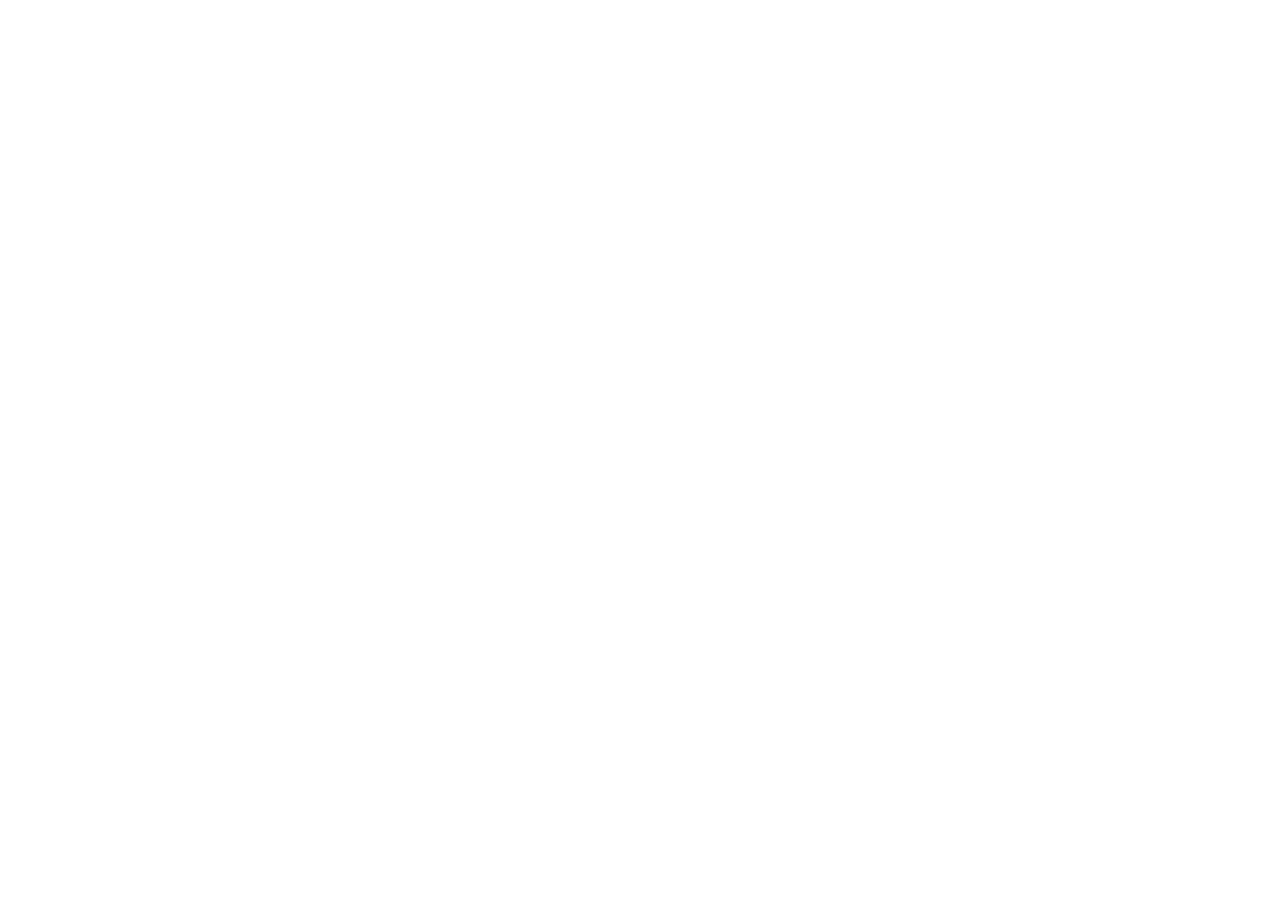
==== portfolio.html @ fadbf1ca "portfolio commit" ====
<!DOCTYPE html>
<html lang="en">
<head>
    <meta charset="UTF-8">
    <meta name="viewport" content="width=device-width, initial-scale=1.0">
    <title>My Portfolio</title>
</head>
<body>
    
</body>
</html>
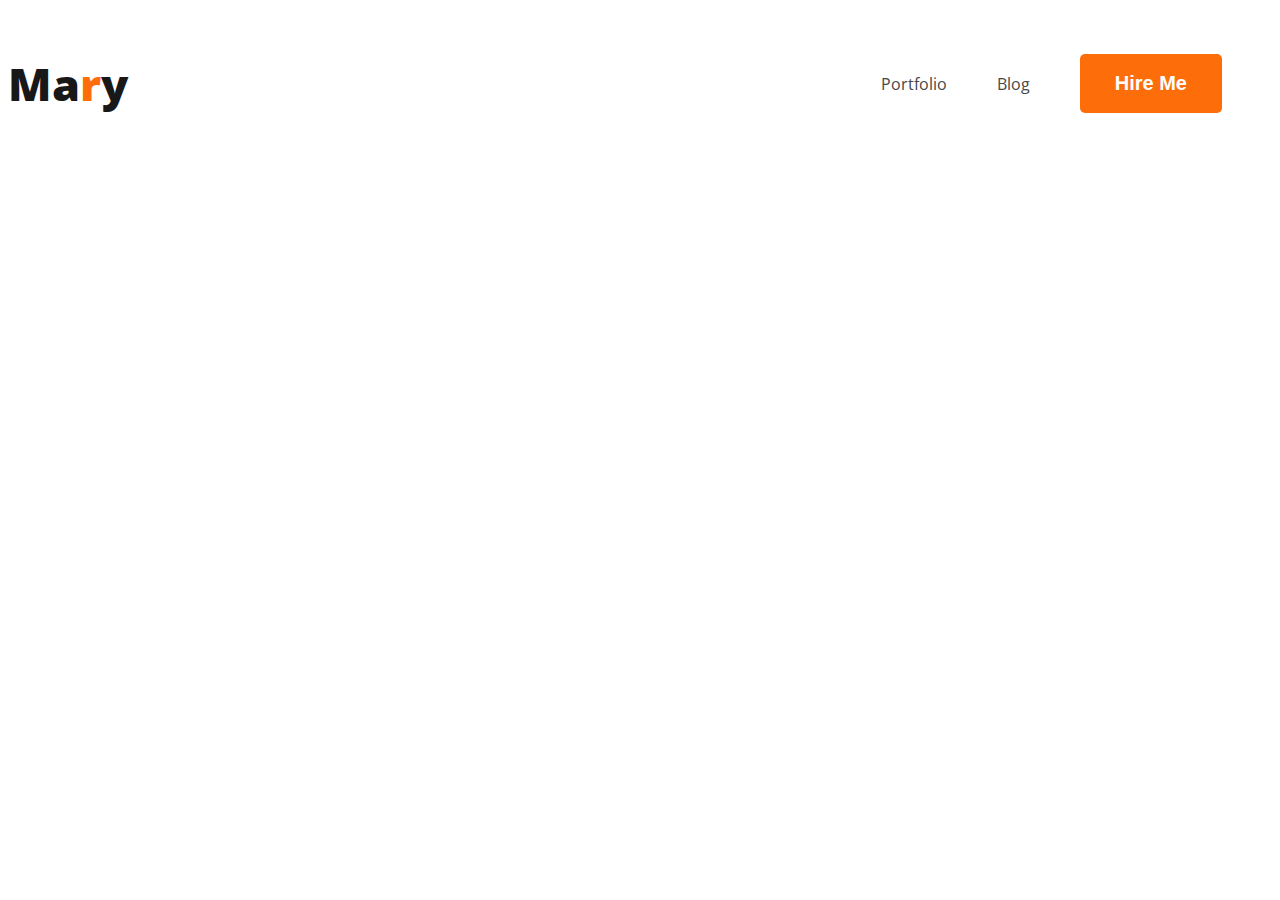
==== commit 3e59b299: "added navbar" ====
--- a/portfolio.html
+++ b/portfolio.html
@@ -4,8 +4,21 @@
     <meta charset="UTF-8">
     <meta name="viewport" content="width=device-width, initial-scale=1.0">
     <title>My Portfolio</title>
+    <link rel="preconnect" href="https://fonts.googleapis.com">
+<link rel="preconnect" href="https://fonts.gstatic.com" crossorigin>
+<link href="https://fonts.googleapis.com/css2?family=Open+Sans:wght@400;700;800&display=swap" rel="stylesheet">
+    <link rel="stylesheet" href="styles.css" class="css">
 </head>
 <body>
-    
+    <header>
+        <nav>
+            <h3 class="nav-title">Ma<span class="text-primary" >r</span>y</h3>
+            <ul>
+                <li><a href="">Portfolio</a></li>
+                <li><a href="">Blog</a></li>
+                <li><button class="btn-primary" >Hire Me</button></li>
+            </ul>
+        </nav>
+    </header>
 </body>
 </html>--- a/styles.css
+++ b/styles.css
@@ -0,0 +1,45 @@
+/* shared styles */
+body{
+    font-family: 'Lato', sans-serif;
+    font-family: 'Open Sans', sans-serif;
+}
+
+.text-primary{
+    color: #FD6E0A;
+}
+
+.btn-primary{
+    color: var(--white-color, #FFF);
+font-size: 20px;
+font-weight: 700;
+background-color: #FD6E0A;
+border-radius: 5px;
+border: 0px;
+padding: 18px 35px;
+}
+/* nav related css */
+nav{
+    display: flex;
+    justify-content: space-between;
+    align-items: center;
+}
+.nav-title{
+    color: #181818;
+text-shadow: 0px 4px 4px 0px rgba(0, 0, 0, 0.25);
+font-size: 45px;
+font-weight: 800;
+}
+
+nav ul{
+    display: flex;
+    align-items: center;
+}
+
+nav li{
+    list-style: none;
+    margin-right: 50px;
+}
+nav a{
+    text-decoration: none;
+    color: #474747;
+}
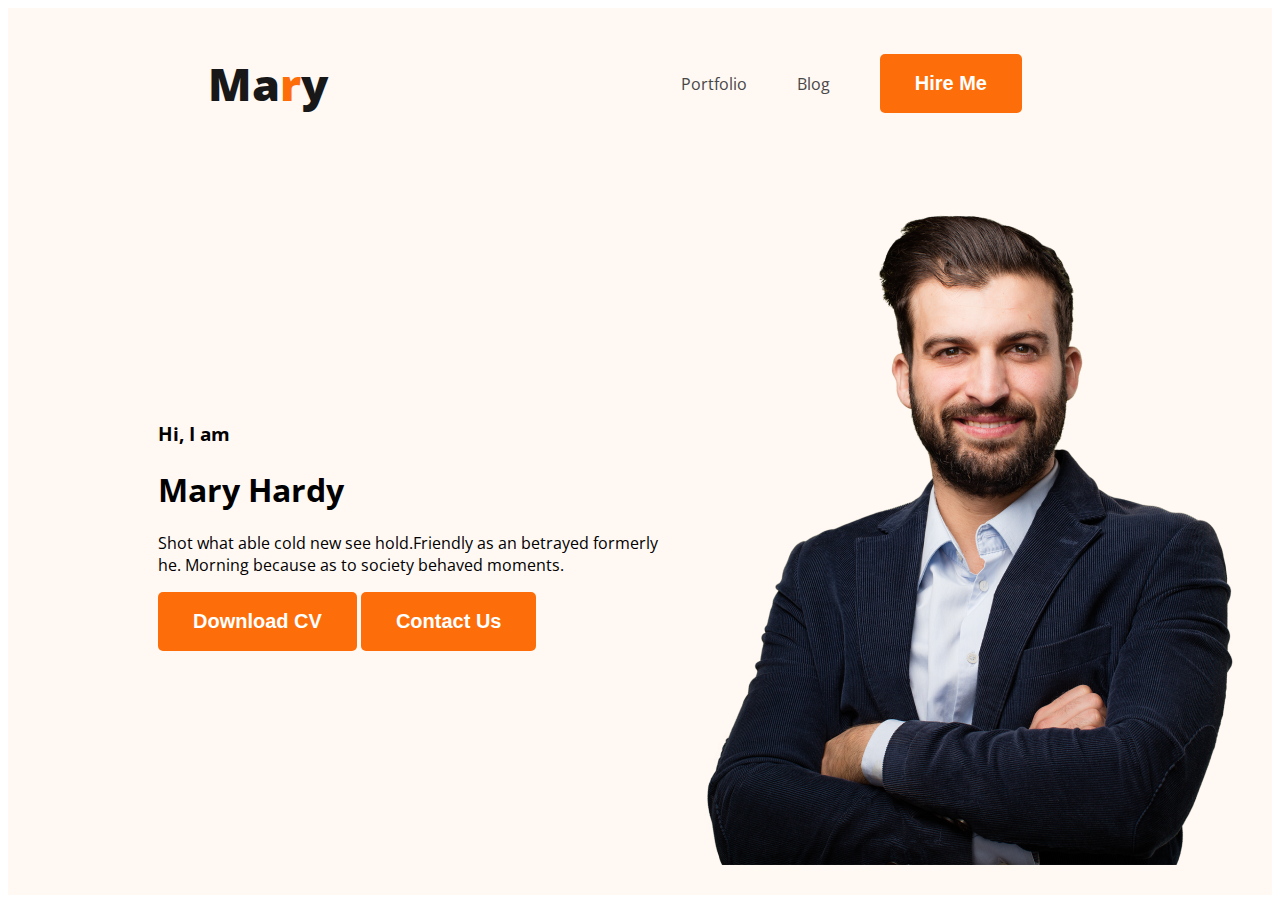
==== commit e240fd8e: "added banner" ====
--- a/portfolio.html
+++ b/portfolio.html
@@ -10,7 +10,7 @@
     <link rel="stylesheet" href="styles.css" class="css">
 </head>
 <body>
-    <header>
+    <header class="header">
         <nav>
             <h3 class="nav-title">Ma<span class="text-primary" >r</span>y</h3>
             <ul>
@@ -19,6 +19,17 @@
                 <li><button class="btn-primary" >Hire Me</button></li>
             </ul>
         </nav>
+        <div class="banner">
+            <div class="banner-content">
+            <h3>Hi, I  am</h3>
+            <h1>Mary Hardy</h1>
+            <p>Shot what able cold new see hold.Friendly as an betrayed formerly he.
+                 Morning because as to society behaved moments.</p>
+        <button class="btn-primary"> Download CV</button>
+        <button class="btn-primary">Contact Us</button>
+        </div>
+        <img src="images/hardy.png" class="banner-image" alt="">
+        </div>
     </header>
 </body>
 </html>--- a/styles.css
+++ b/styles.css
@@ -22,6 +22,7 @@
     display: flex;
     justify-content: space-between;
     align-items: center;
+    margin: 0px 200px;
 }
 .nav-title{
     color: #181818;
@@ -43,3 +44,20 @@
     text-decoration: none;
     color: #474747;
 }
+
+/* header related css  */
+
+.header{
+    background-color: #FFF8F3;
+}
+
+/* banner styles    */
+.banner{
+    padding: 30px 30px 30px 150px;
+    display: flex;
+    align-items: center;
+}
+.banner-image{
+    width: 584px;
+height: 676px;
+}
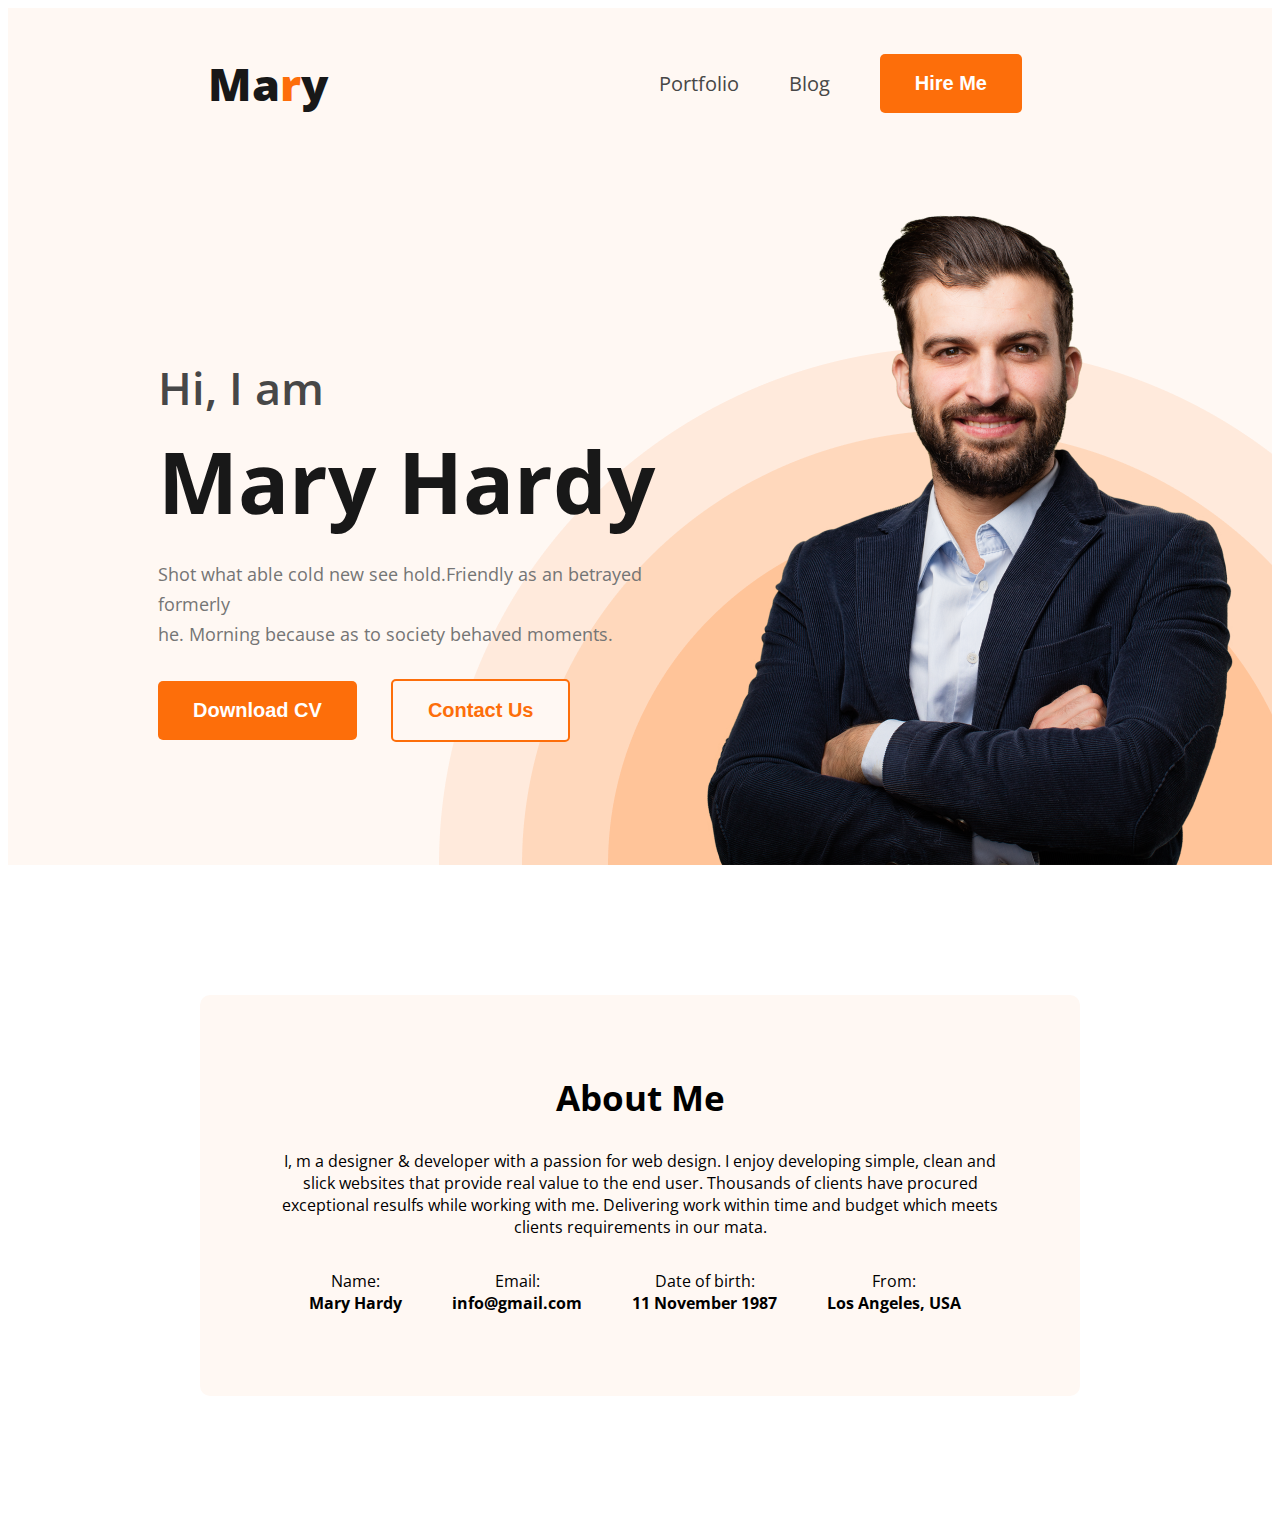
==== commit 48ac5695: "added about sction" ====
--- a/portfolio.html
+++ b/portfolio.html
@@ -21,15 +21,29 @@
         </nav>
         <div class="banner">
             <div class="banner-content">
-            <h3>Hi, I  am</h3>
-            <h1>Mary Hardy</h1>
-            <p>Shot what able cold new see hold.Friendly as an betrayed formerly he.
+            <h3 class="banner-greeting">Hi, I  am</h3>
+            <h1 class="banner-title">Mary Hardy</h1>
+            <p>Shot what able cold new see hold.Friendly as an betrayed formerly <br> he.
                  Morning because as to society behaved moments.</p>
-        <button class="btn-primary"> Download CV</button>
-        <button class="btn-primary">Contact Us</button>
+        <button class="btn-primary download"> Download CV</button>
+        <button class="btn-primary contact">Contact Us</button>
         </div>
         <img src="images/hardy.png" class="banner-image" alt="">
         </div>
     </header>
+    <main>
+        <section class="about">
+            <h2 class="section-title">About Me</h2>
+            <p class="section-para">I, m a designer & developer with a passion for web design. I enjoy developing simple, clean and <br> slick websites that provide real value to the end user. Thousands of clients have procured <br> exceptional resulfs while working with me. Delivering work within time and budget which meets <br> clients requirements in our mata.</p>
+            <div class="info-container">
+            <ul class="info">
+            <li><p>Name:<br> <strong>Mary Hardy</strong> </p></li>
+            <li><p>Email:<br><strong>info@gmail.com</strong></p></li>
+            <li><p>Date of birth:<br><strong>11 November 1987</strong></p></li>
+            <li><p>From:<br> <strong>Los Angeles, USA</strong></p></li>
+        </ul>
+    </div>
+        </section>
+    </main>
 </body>
 </html>--- a/styles.css
+++ b/styles.css
@@ -2,6 +2,13 @@
 body{
     font-family: 'Lato', sans-serif;
     font-family: 'Open Sans', sans-serif;
+}
+
+.section-title{
+    color:  #181818);
+text-align: center;
+font-size: 35px;
+font-weight: 700;
 }
 
 .text-primary{
@@ -17,6 +24,8 @@
 border: 0px;
 padding: 18px 35px;
 }
+
+
 /* nav related css */
 nav{
     display: flex;
@@ -39,6 +48,9 @@
 nav li{
     list-style: none;
     margin-right: 50px;
+    color: var(--dark-02, #474747);
+font-size: 20px;
+font-weight: 400;
 }
 nav a{
     text-decoration: none;
@@ -49,15 +61,82 @@
 
 .header{
     background-color: #FFF8F3;
+    background-image: url(images/header_bg.png);
+    background-repeat: no-repeat;
+    background-position: bottom right;
 }
 
 /* banner styles    */
 .banner{
-    padding: 30px 30px 30px 150px;
+    padding: 30px 30px 0px 150px;
     display: flex;
     align-items: center;
+    justify-content: space-between;
+}
+.banner-content{
+    max-width: 585px;
+    ;
 }
 .banner-image{
     width: 584px;
 height: 676px;
 }
+.banner-greeting{
+    color: var(--dark-02, #474747);
+font-size: 45px;
+font-weight: 600;
+margin-bottom: 0px;
+}
+.banner-title{
+    color: var(--dark-01, #181818);
+font-size: 85px;
+font-weight: 700;
+margin-top: 5px;
+margin-bottom: 0px;
+}
+.banner p{
+    color: var(--dark-03, #757575);
+font-size: 18px;
+font-weight: 400;
+line-height: 30px;
+margin-top: 20px;
+margin-bottom: 30px;
+}
+.download{
+    margin-right: 30px;
+}
+.contact{
+    background-color: #FFF8F3;
+    color: #FD6E0A;
+    border: 2px solid #FD6E0A;
+}
+
+/* main section styles */
+
+main{
+    max-width: 1140px;
+    margin: 0px auto;
+}
+
+/* about section styles */
+
+.about{
+    border-radius: 10px;
+    background: #FFF8F3;
+    align-items: center;
+    text-align: center;
+    padding:50px;
+    margin: 130px;
+
+}
+
+.info{
+    display: flex;
+    justify-content: center;
+}
+
+.info li{
+    list-style-type: none;
+    margin-right: 50px;
+}
+
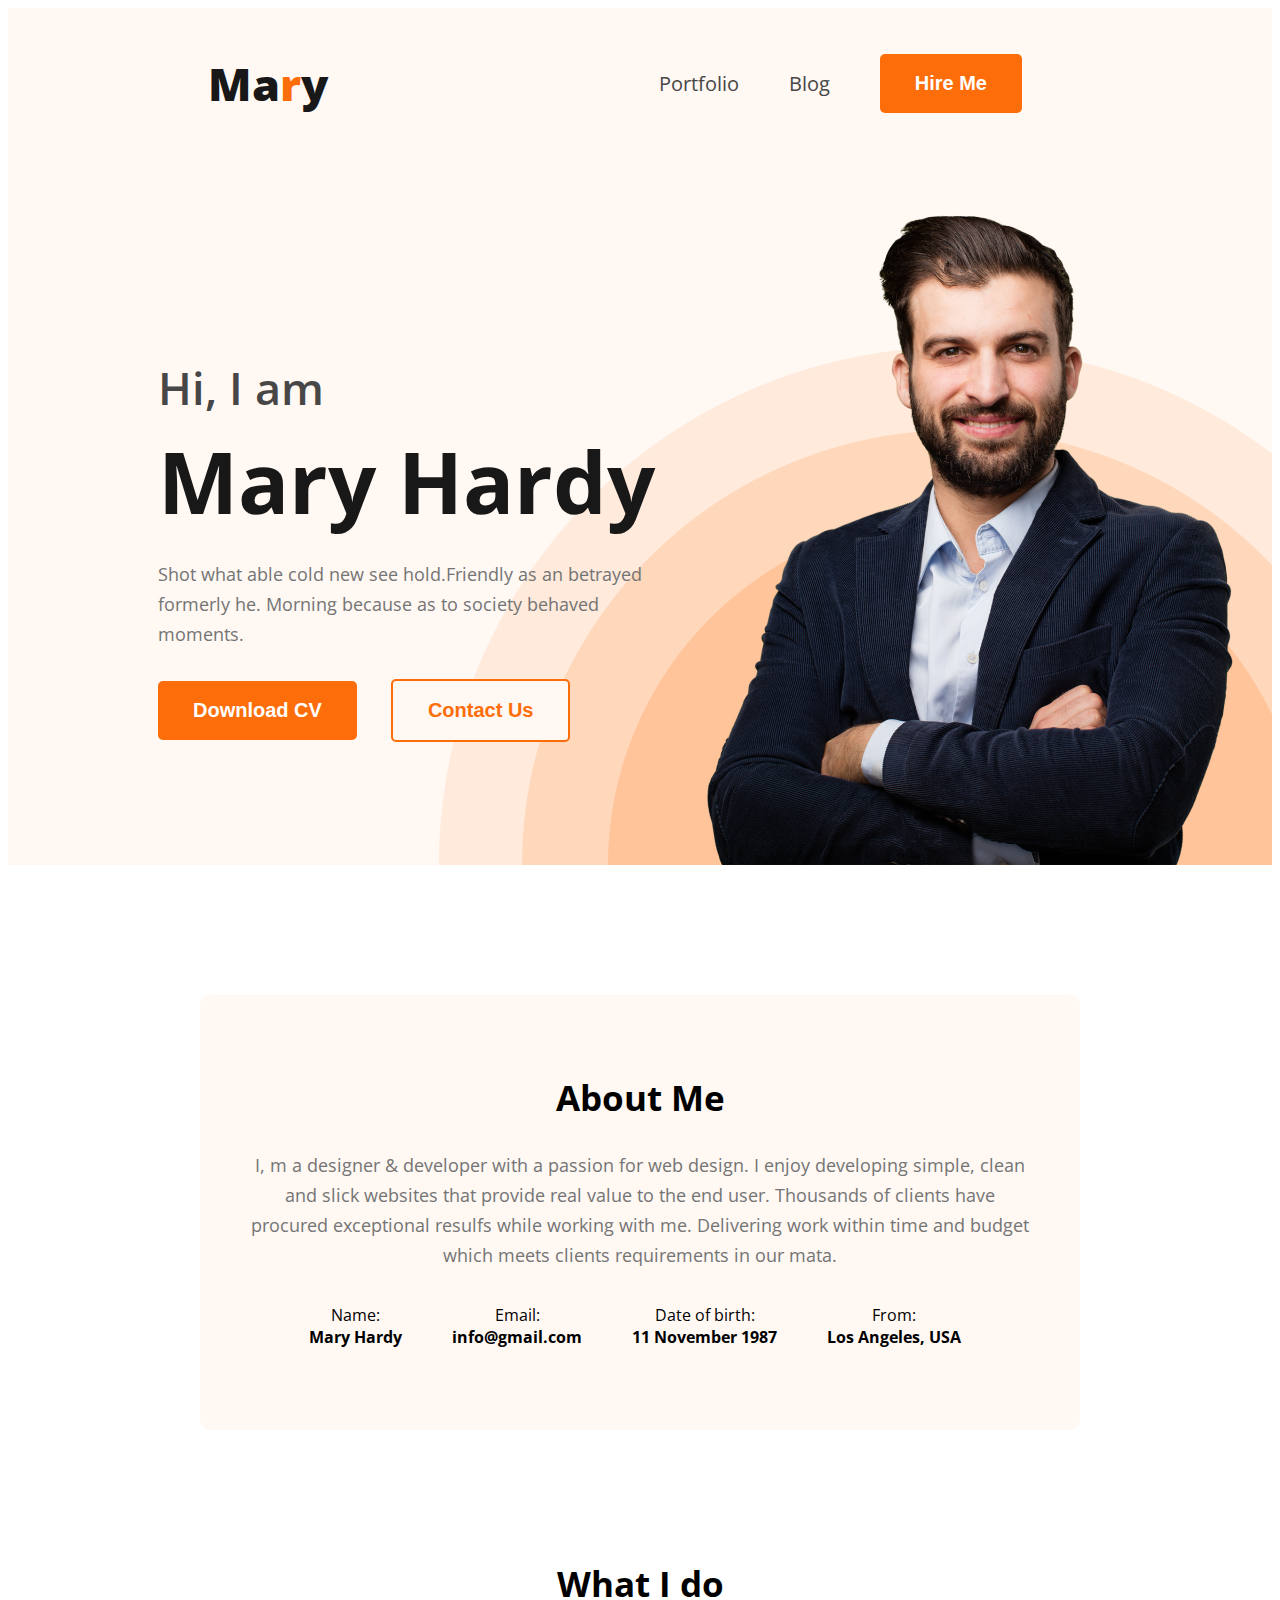
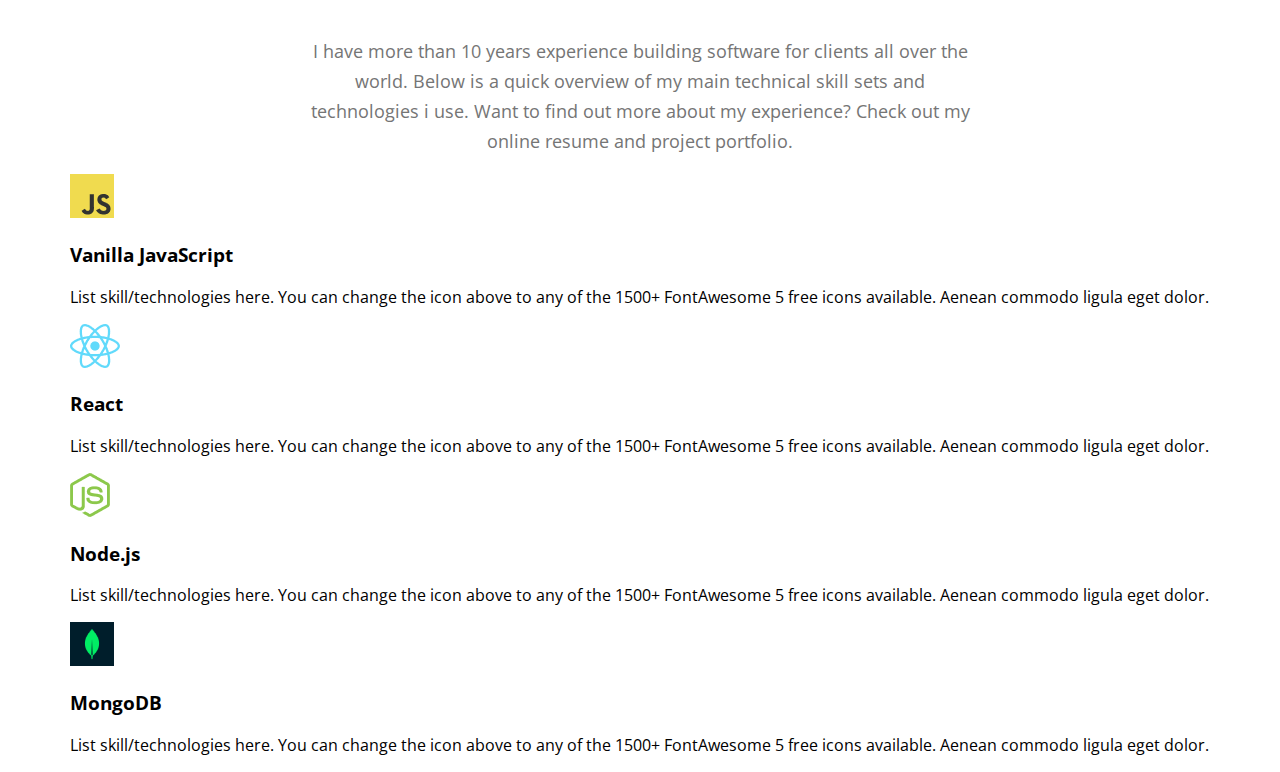
==== commit 9d3fbad4: "added skills" ====
--- a/portfolio.html
+++ b/portfolio.html
@@ -23,7 +23,7 @@
             <div class="banner-content">
             <h3 class="banner-greeting">Hi, I  am</h3>
             <h1 class="banner-title">Mary Hardy</h1>
-            <p>Shot what able cold new see hold.Friendly as an betrayed formerly <br> he.
+            <p>Shot what able cold new see hold.Friendly as an betrayed formerly he.
                  Morning because as to society behaved moments.</p>
         <button class="btn-primary download"> Download CV</button>
         <button class="btn-primary contact">Contact Us</button>
@@ -34,7 +34,7 @@
     <main>
         <section class="about">
             <h2 class="section-title">About Me</h2>
-            <p class="section-para">I, m a designer & developer with a passion for web design. I enjoy developing simple, clean and <br> slick websites that provide real value to the end user. Thousands of clients have procured <br> exceptional resulfs while working with me. Delivering work within time and budget which meets <br> clients requirements in our mata.</p>
+            <p class="section-para">I, m a designer & developer with a passion for web design. I enjoy developing simple, clean and slick websites that provide real value to the end user. Thousands of clients have procured exceptional resulfs while working with me. Delivering work within time and budget which meets clients requirements in our mata.</p>
             <div class="info-container">
             <ul class="info">
             <li><p>Name:<br> <strong>Mary Hardy</strong> </p></li>
@@ -44,6 +44,39 @@
         </ul>
     </div>
         </section>
+
+        <!-- skills part -->
+
+        <section class="skills">
+            <h2 class="section-title">What I do</h2>
+            <p id="section-description" class="section-para">I have more than 10 years experience building software for clients all over the world. Below is a quick
+                     overview of my main technical skill sets and technologies i use. Want to find out more about my experience?
+                     Check out my online resume and project portfolio.
+            </p>
+            <div class="skills-container">
+                <div class="skills">
+                    <img src="images/icons/js.png" alt="">
+                    <h3 class="skills-title">Vanilla JavaScript</h3>
+                    <p class="skills-para">List skill/technologies here. You can change the icon above to any of the 1500+ FontAwesome 5 free icons available. Aenean commodo ligula eget dolor.</p>
+                </div>
+                <div class="skills">
+                    <img src="images/icons/react.png" alt="">
+                    <h3 class="skills-title">React</h3>
+                    <p class="skills-para">List skill/technologies here. You can change the icon above to any of the 1500+ FontAwesome 5 free icons available. Aenean commodo ligula eget dolor.</p>
+                </div>
+                <div class="skills">
+                    <img src="images/icons/nodejs.png" alt="">
+                    <h3 class="skills-title">Node.js</h3>
+                    <p class="skills-para">List skill/technologies here. You can change the icon above to any of the 1500+ FontAwesome 5 free icons available. Aenean commodo ligula eget dolor.</p>
+                </div>
+                <div class="skills">
+                    <img src="images/icons/mongo.png" alt="">
+                    <h3 class="skills-title">MongoDB</h3>
+                    <p class="skills-para">List skill/technologies here. You can change the icon above to any of the 1500+ FontAwesome 5 free icons available. Aenean commodo ligula eget dolor.</p>
+                </div>
+            </div>
+
+        </section>
     </main>
 </body>
 </html>--- a/styles.css
+++ b/styles.css
@@ -9,6 +9,14 @@
 text-align: center;
 font-size: 35px;
 font-weight: 700;
+}
+
+.section-para{
+    color: #757575;
+font-size: 18px;
+font-weight: 400;
+line-height: 30px;
+text-align: center;
 }
 
 .text-primary{
@@ -140,3 +148,10 @@
     margin-right: 50px;
 }
 
+/* skills section styles */
+
+
+#section-description{
+    padding: 0px 230px;
+    text-align: center;
+}
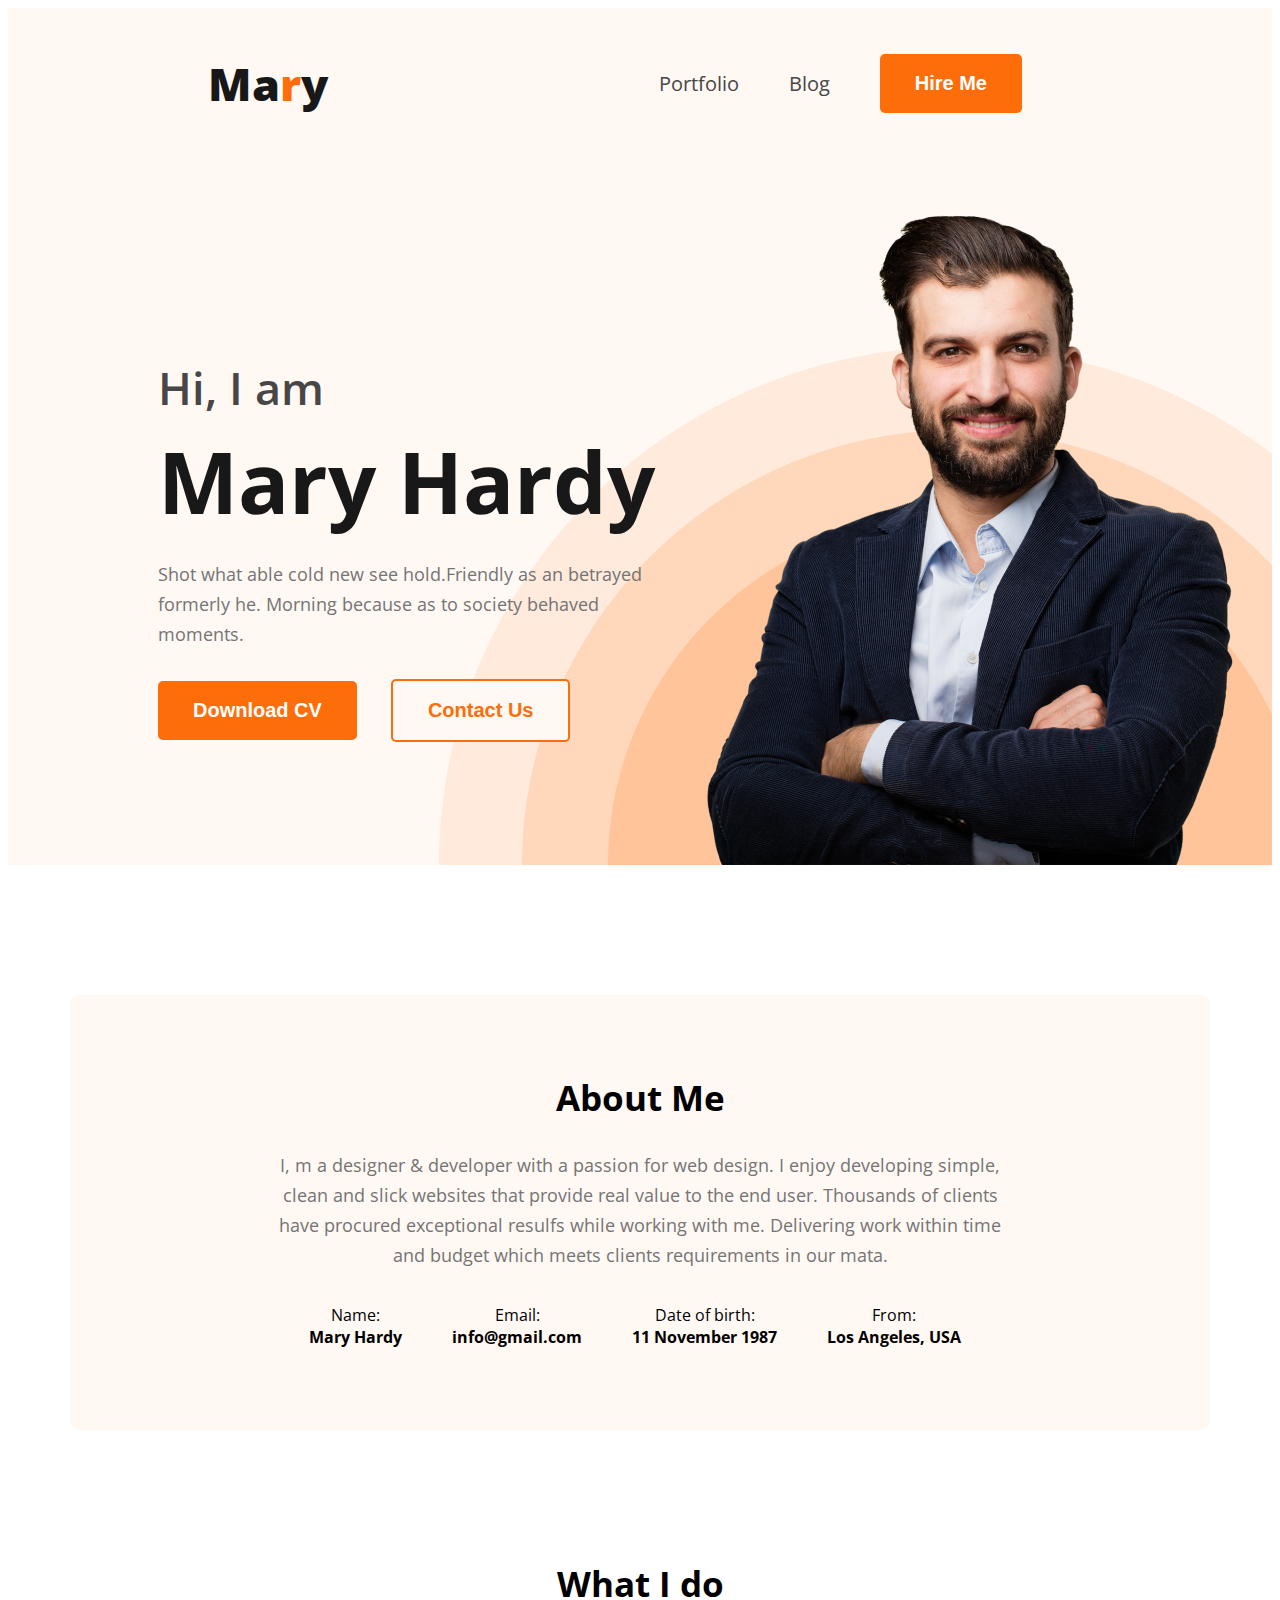
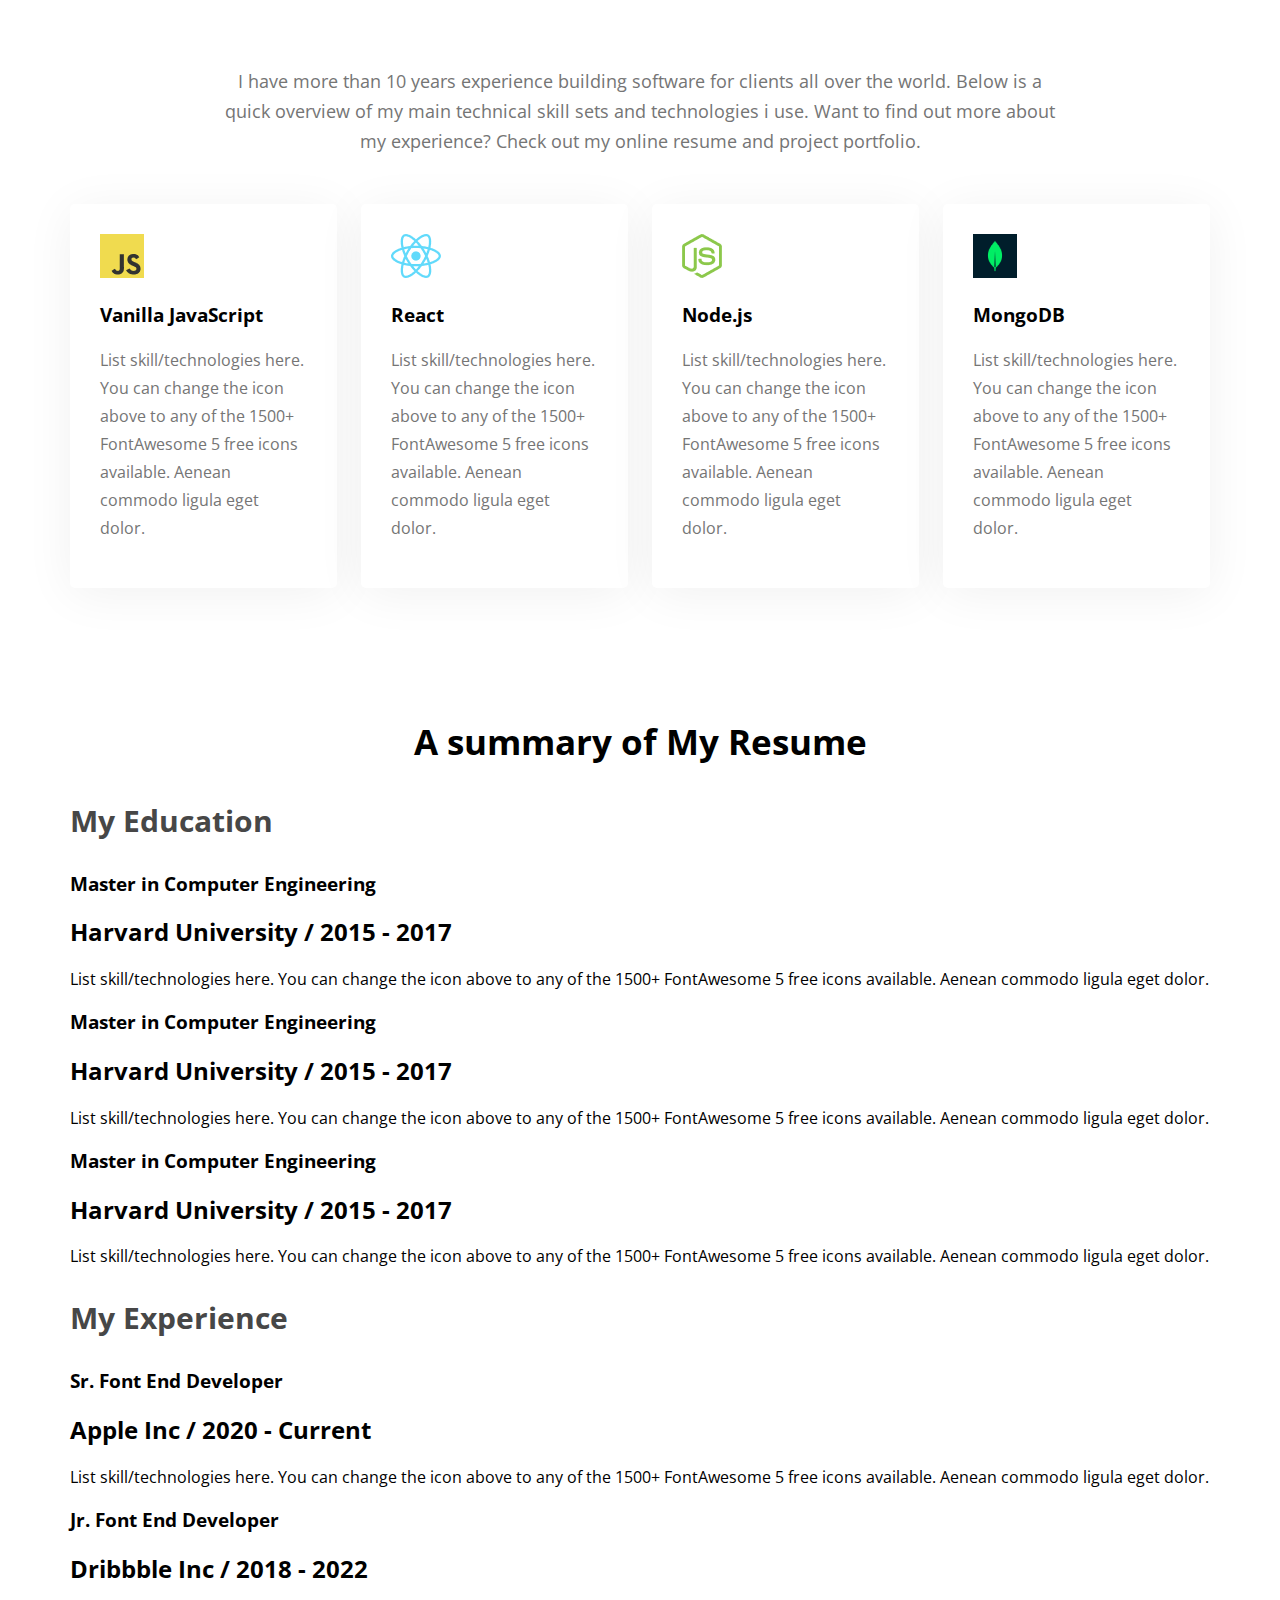
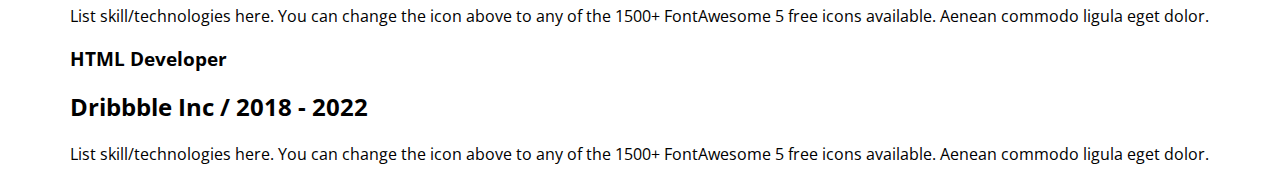
==== commit 14a7e2bf: "resume added" ====
--- a/portfolio.html
+++ b/portfolio.html
@@ -47,12 +47,13 @@
 
         <!-- skills part -->
 
-        <section class="skills">
+        <section >
             <h2 class="section-title">What I do</h2>
             <p id="section-description" class="section-para">I have more than 10 years experience building software for clients all over the world. Below is a quick
                      overview of my main technical skill sets and technologies i use. Want to find out more about my experience?
                      Check out my online resume and project portfolio.
             </p>
+
             <div class="skills-container">
                 <div class="skills">
                     <img src="images/icons/js.png" alt="">
@@ -77,6 +78,60 @@
             </div>
 
         </section>
+
+        <!-- .resume seciton -->
+        <section class="resume">
+            <h3 class="section-title">A summary of My Resume</h3>
+
+            <div class="resume-column">
+                <h3 class="resume-title">My Education</h3>
+
+                <div class="resume-item">
+                    <h3 class="resume-item-title">Master in Computer Engineering</h3>
+                    <h2 class="resume-item-institute">Harvard University / 2015 - 2017</h2>
+                    <p class="resume-item-description">List skill/technologies here. You can change the icon above 
+                        to any of the 1500+ FontAwesome 5 free icons available. Aenean commodo ligula eget dolor.</p>
+                </div>
+                <div class="resume-item">
+                    <h3 class="resume-item-title">Master in Computer Engineering</h3>
+                    <h2 class="resume-item-institute">Harvard University / 2015 - 2017</h2>
+                    <p class="resume-item-description">List skill/technologies here. You can change the icon above 
+                        to any of the 1500+ FontAwesome 5 free icons available. Aenean commodo ligula eget dolor.</p>
+                </div>
+                <div class="resume-item">
+                    <h3 class="resume-item-title">Master in Computer Engineering</h3>
+                    <h2 class="resume-item-institute">Harvard University / 2015 - 2017</h2>
+                    <p class="resume-item-description">List skill/technologies here. You can change the icon above 
+                        to any of the 1500+ FontAwesome 5 free icons available. Aenean commodo ligula eget dolor.</p>
+                </div>
+
+           </div> 
+            <div class="resume-column">
+                <h3 class="resume-title">My Experience</h3>
+
+                <div class="resume-item">
+                    <h3 class="resume-item-title">Sr. Font End Developer</h3>
+                    <h2 class="resume-item-institute">Apple Inc / 2020 - Current</h2>
+                    <p class="resume-item-description">List skill/technologies here. You can change the icon above 
+                        to any of the 1500+ FontAwesome 5 free icons available. Aenean commodo ligula eget dolor.</p>
+                </div>
+                <div class="resume-item">
+                    <h3 class="resume-item-title">Jr. Font End Developer</h3>
+                    <h2 class="resume-item-institute">Dribbble Inc / 2018 - 2022</h2>
+                    <p class="resume-item-description">List skill/technologies here. You can change the icon above 
+                        to any of the 1500+ FontAwesome 5 free icons available. Aenean commodo ligula eget dolor.</p>
+                </div>
+                <div class="resume-item">
+                    <h3 class="resume-item-title">HTML Developer</h3>
+                    <h2 class="resume-item-institute">Dribbble Inc / 2018 - 2022</h2>
+                    <p class="resume-item-description">List skill/technologies here. You can change the icon above 
+                        to any of the 1500+ FontAwesome 5 free icons available. Aenean commodo ligula eget dolor.</p>
+                </div>
+
+           </div> 
+
+
+        </section>
     </main>
 </body>
 </html>--- a/styles.css
+++ b/styles.css
@@ -17,6 +17,7 @@
 font-weight: 400;
 line-height: 30px;
 text-align: center;
+padding: 0px 150px;
 }
 
 .text-primary{
@@ -126,6 +127,9 @@
     margin: 0px auto;
 }
 
+main section{
+    margin-top: 130px;
+}
 /* about section styles */
 
 .about{
@@ -134,7 +138,7 @@
     align-items: center;
     text-align: center;
     padding:50px;
-    margin: 130px;
+    margin: 130px auto;
 
 }
 
@@ -150,8 +154,34 @@
 
 /* skills section styles */
 
+#section-description{
+    padding: 30px 150px;
+}
+.skills-container{
+    display: flex;
+    
+    gap: 24px;
+}
+.skills{
+    padding: 30px;
+    border-radius: 5px;
+background: #FFF;
+box-shadow: 0px 6px 50px 0px rgba(0, 0, 0, 0.06);
+}
+.skills-para{
+    color:#757575;
+font-size: 16px;
+font-weight: 400;
+line-height: 28px;
+}
 
-#section-description{
-    padding: 0px 230px;
-    text-align: center;
-}
+/* resume seciton styles */
+
+.resume-title{
+    color: var(--dark-02, #474747);
+font-family: Open Sans;
+font-size: 30px;
+font-style: normal;
+font-weight: 700;
+line-height: normal;
+}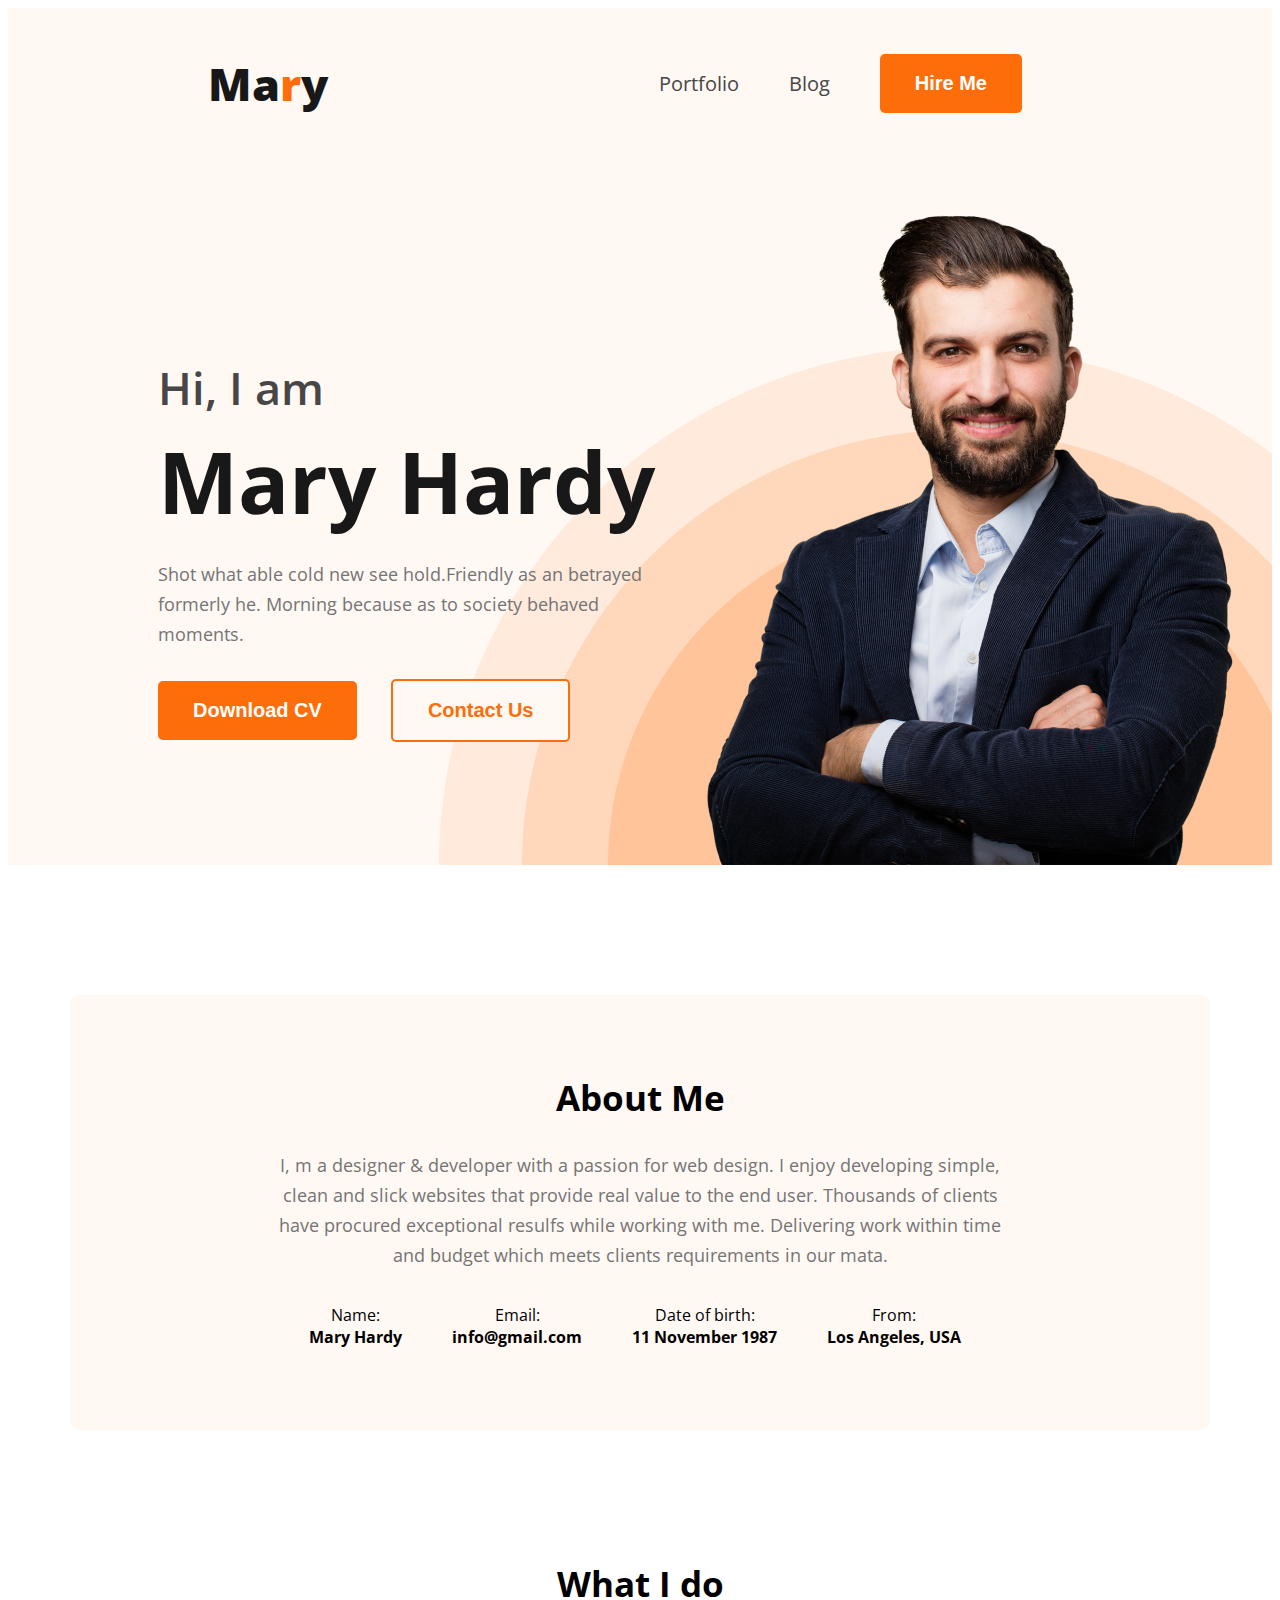
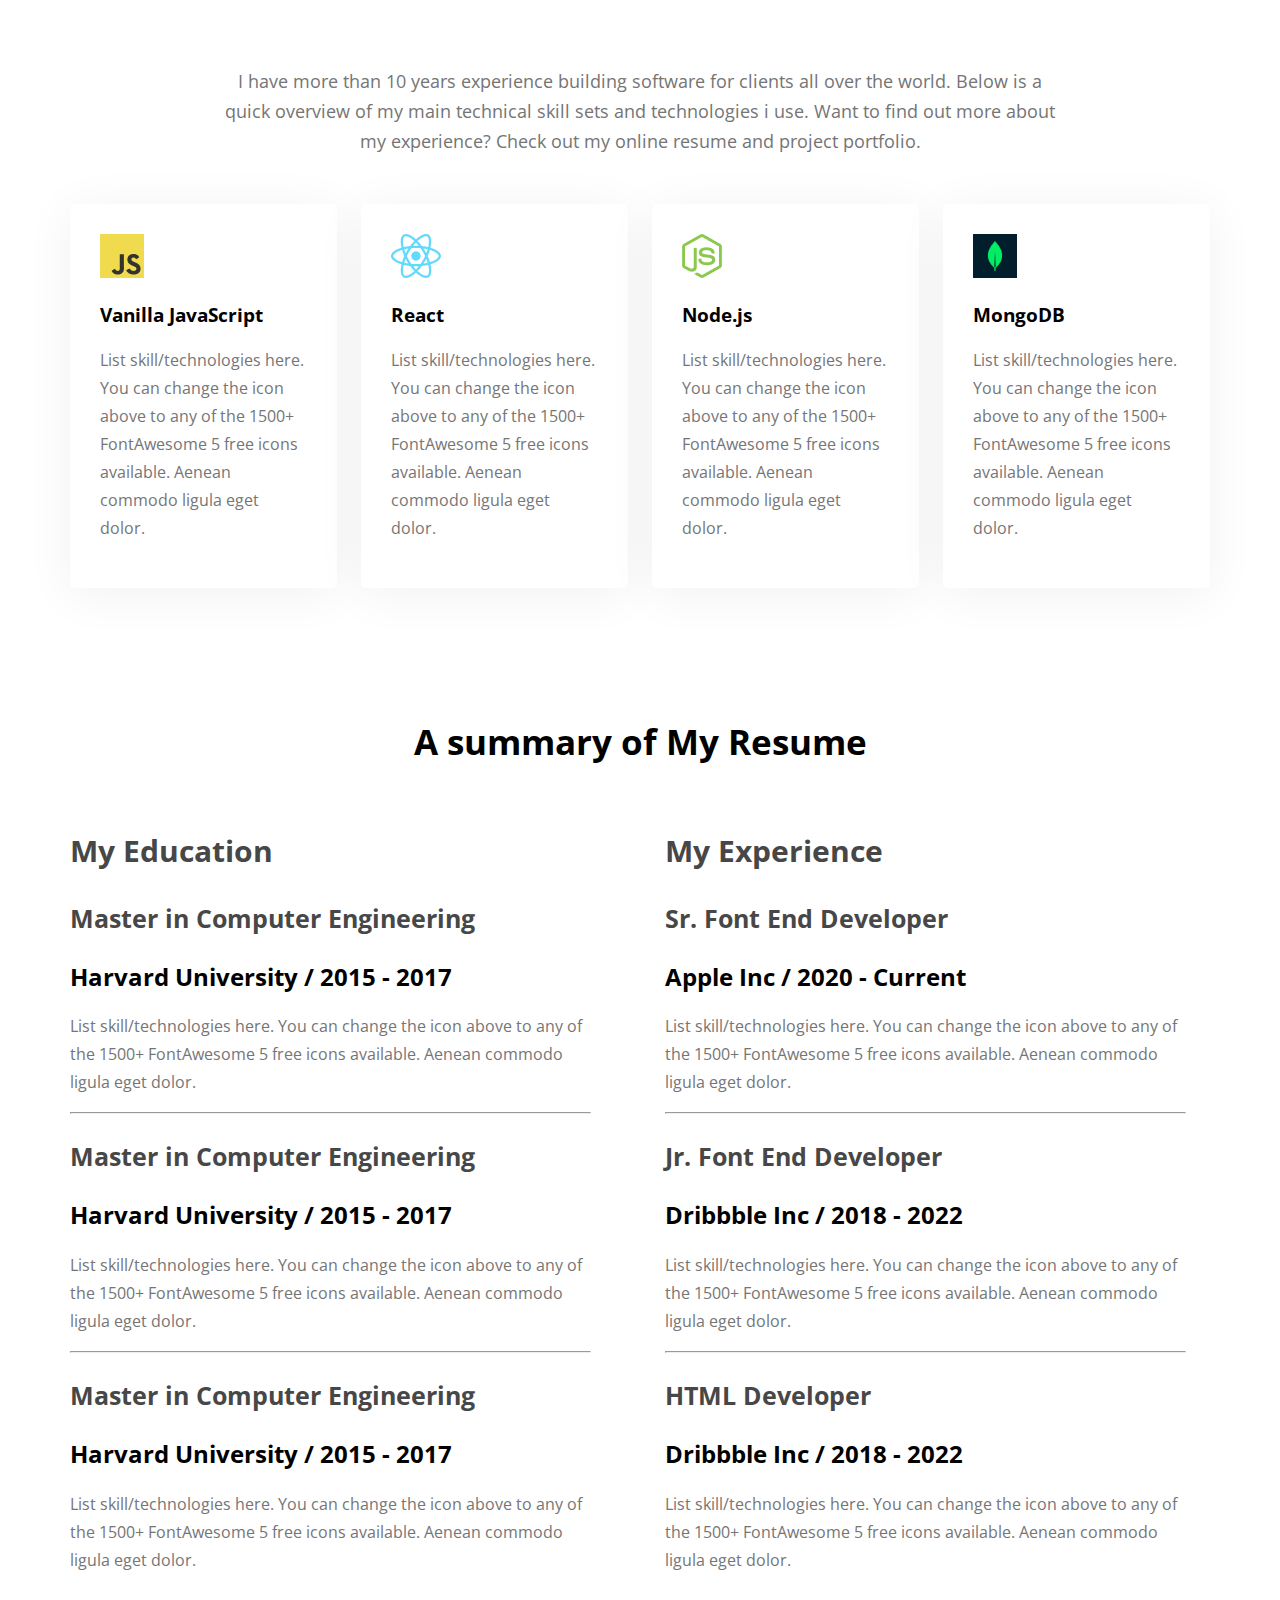
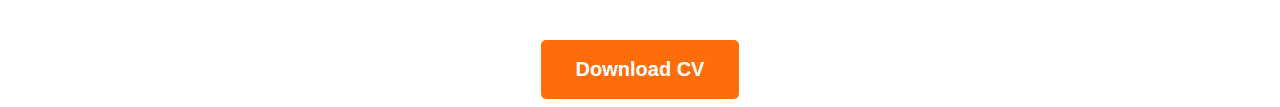
==== commit 5ae4aaac: "finished resume" ====
--- a/portfolio.html
+++ b/portfolio.html
@@ -82,7 +82,7 @@
         <!-- .resume seciton -->
         <section class="resume">
             <h3 class="section-title">A summary of My Resume</h3>
-
+            <div class="resume-container">
             <div class="resume-column">
                 <h3 class="resume-title">My Education</h3>
 
@@ -91,13 +91,15 @@
                     <h2 class="resume-item-institute">Harvard University / 2015 - 2017</h2>
                     <p class="resume-item-description">List skill/technologies here. You can change the icon above 
                         to any of the 1500+ FontAwesome 5 free icons available. Aenean commodo ligula eget dolor.</p>
-                </div>
+                        <hr>
+                    </div>
                 <div class="resume-item">
                     <h3 class="resume-item-title">Master in Computer Engineering</h3>
                     <h2 class="resume-item-institute">Harvard University / 2015 - 2017</h2>
                     <p class="resume-item-description">List skill/technologies here. You can change the icon above 
                         to any of the 1500+ FontAwesome 5 free icons available. Aenean commodo ligula eget dolor.</p>
-                </div>
+                        <hr>
+                    </div>
                 <div class="resume-item">
                     <h3 class="resume-item-title">Master in Computer Engineering</h3>
                     <h2 class="resume-item-institute">Harvard University / 2015 - 2017</h2>
@@ -114,13 +116,15 @@
                     <h2 class="resume-item-institute">Apple Inc / 2020 - Current</h2>
                     <p class="resume-item-description">List skill/technologies here. You can change the icon above 
                         to any of the 1500+ FontAwesome 5 free icons available. Aenean commodo ligula eget dolor.</p>
-                </div>
+                        <hr>
+                    </div>
                 <div class="resume-item">
                     <h3 class="resume-item-title">Jr. Font End Developer</h3>
                     <h2 class="resume-item-institute">Dribbble Inc / 2018 - 2022</h2>
                     <p class="resume-item-description">List skill/technologies here. You can change the icon above 
                         to any of the 1500+ FontAwesome 5 free icons available. Aenean commodo ligula eget dolor.</p>
-                </div>
+                        <hr>
+                    </div>
                 <div class="resume-item">
                     <h3 class="resume-item-title">HTML Developer</h3>
                     <h2 class="resume-item-institute">Dribbble Inc / 2018 - 2022</h2>
@@ -130,7 +134,11 @@
 
            </div> 
 
+        </div>
 
+        <div class="download-cv">
+            <button class="btn-primary">Download CV</button>
+        </div>
         </section>
     </main>
 </body>
--- a/styles.css
+++ b/styles.css
@@ -184,4 +184,29 @@
 font-style: normal;
 font-weight: 700;
 line-height: normal;
+}
+
+.resume-container{
+    display: flex;
+    gap: 50px;
+}
+
+.resume-column{
+    margin-right: 24px;
+}
+
+.resume-item-title{
+    color: var(--dark-02, #474747);
+font-size: 25px;
+font-weight: 700;
+}
+.resume-item-description{
+    color:#757575;
+font-size: 16px;
+font-weight: 400;
+line-height: 28px;
+}
+.download-cv{
+    text-align: center;
+    margin-top: 50px;
 }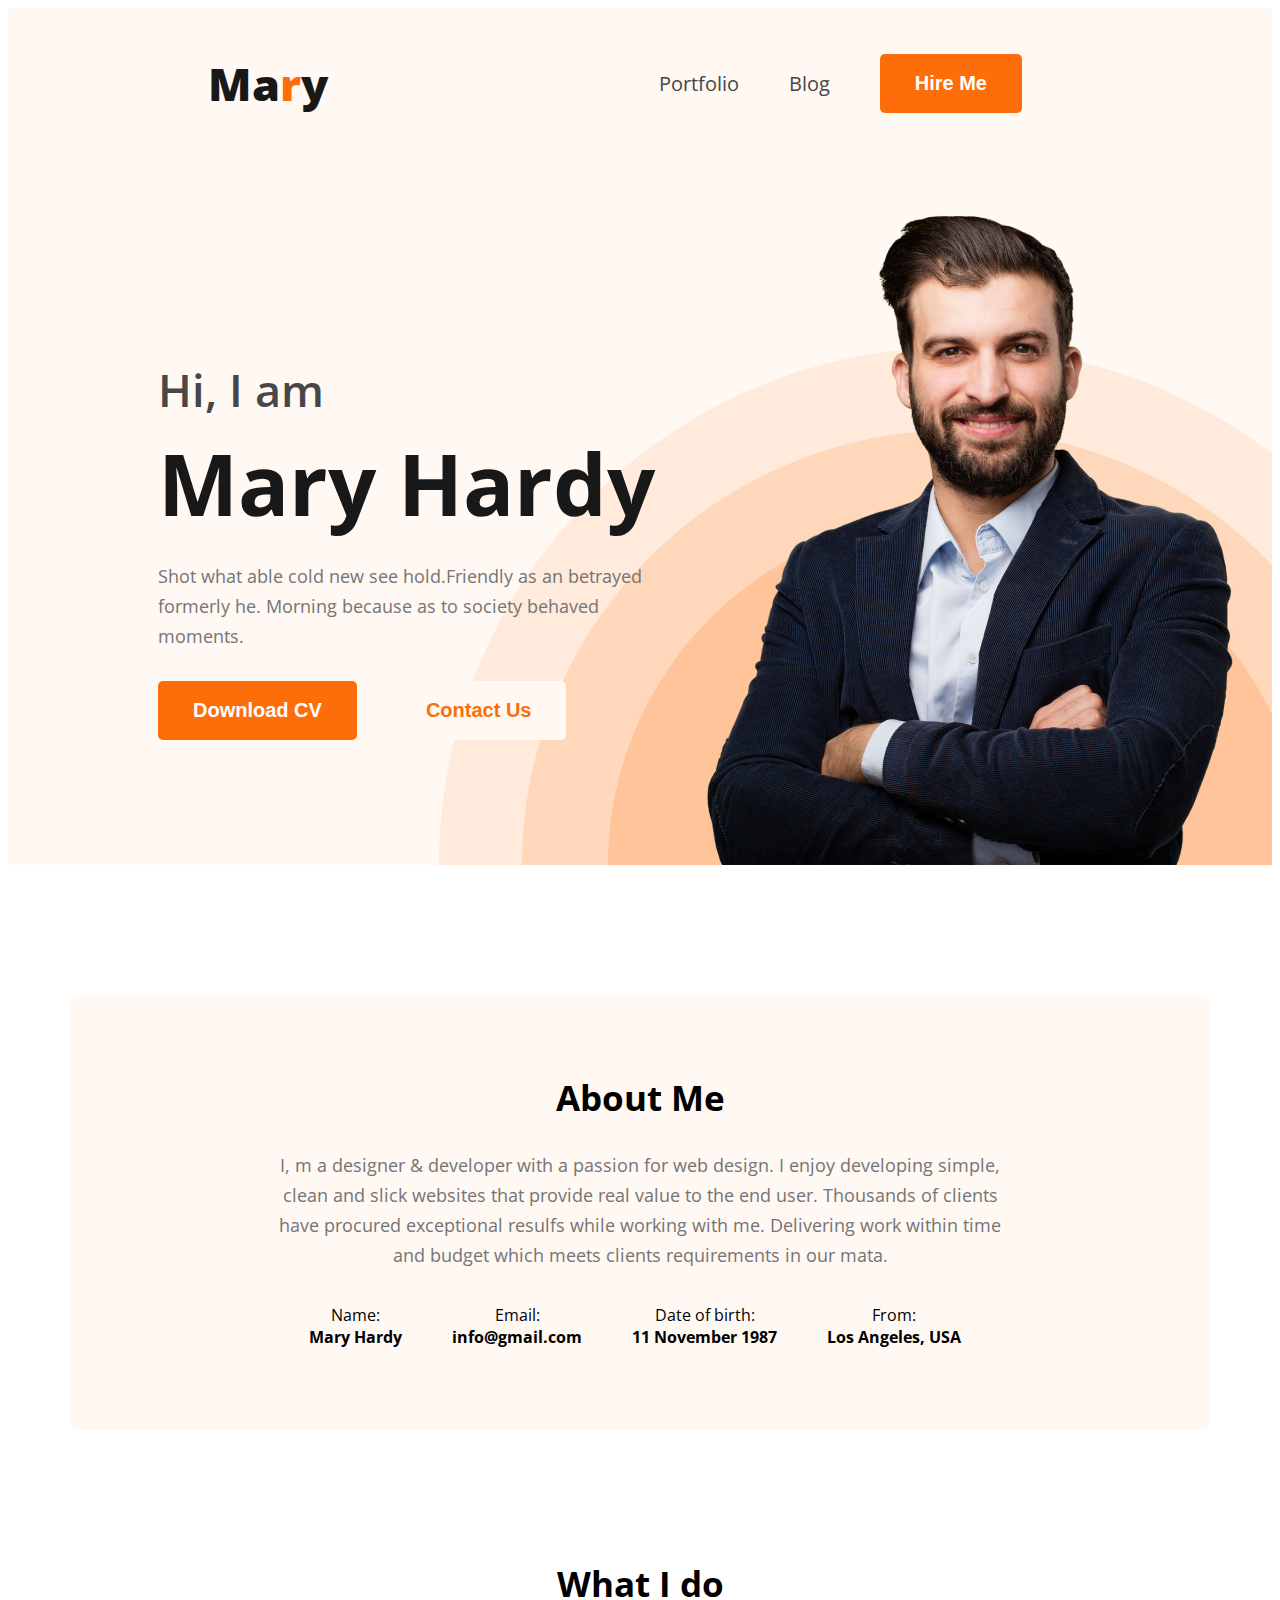
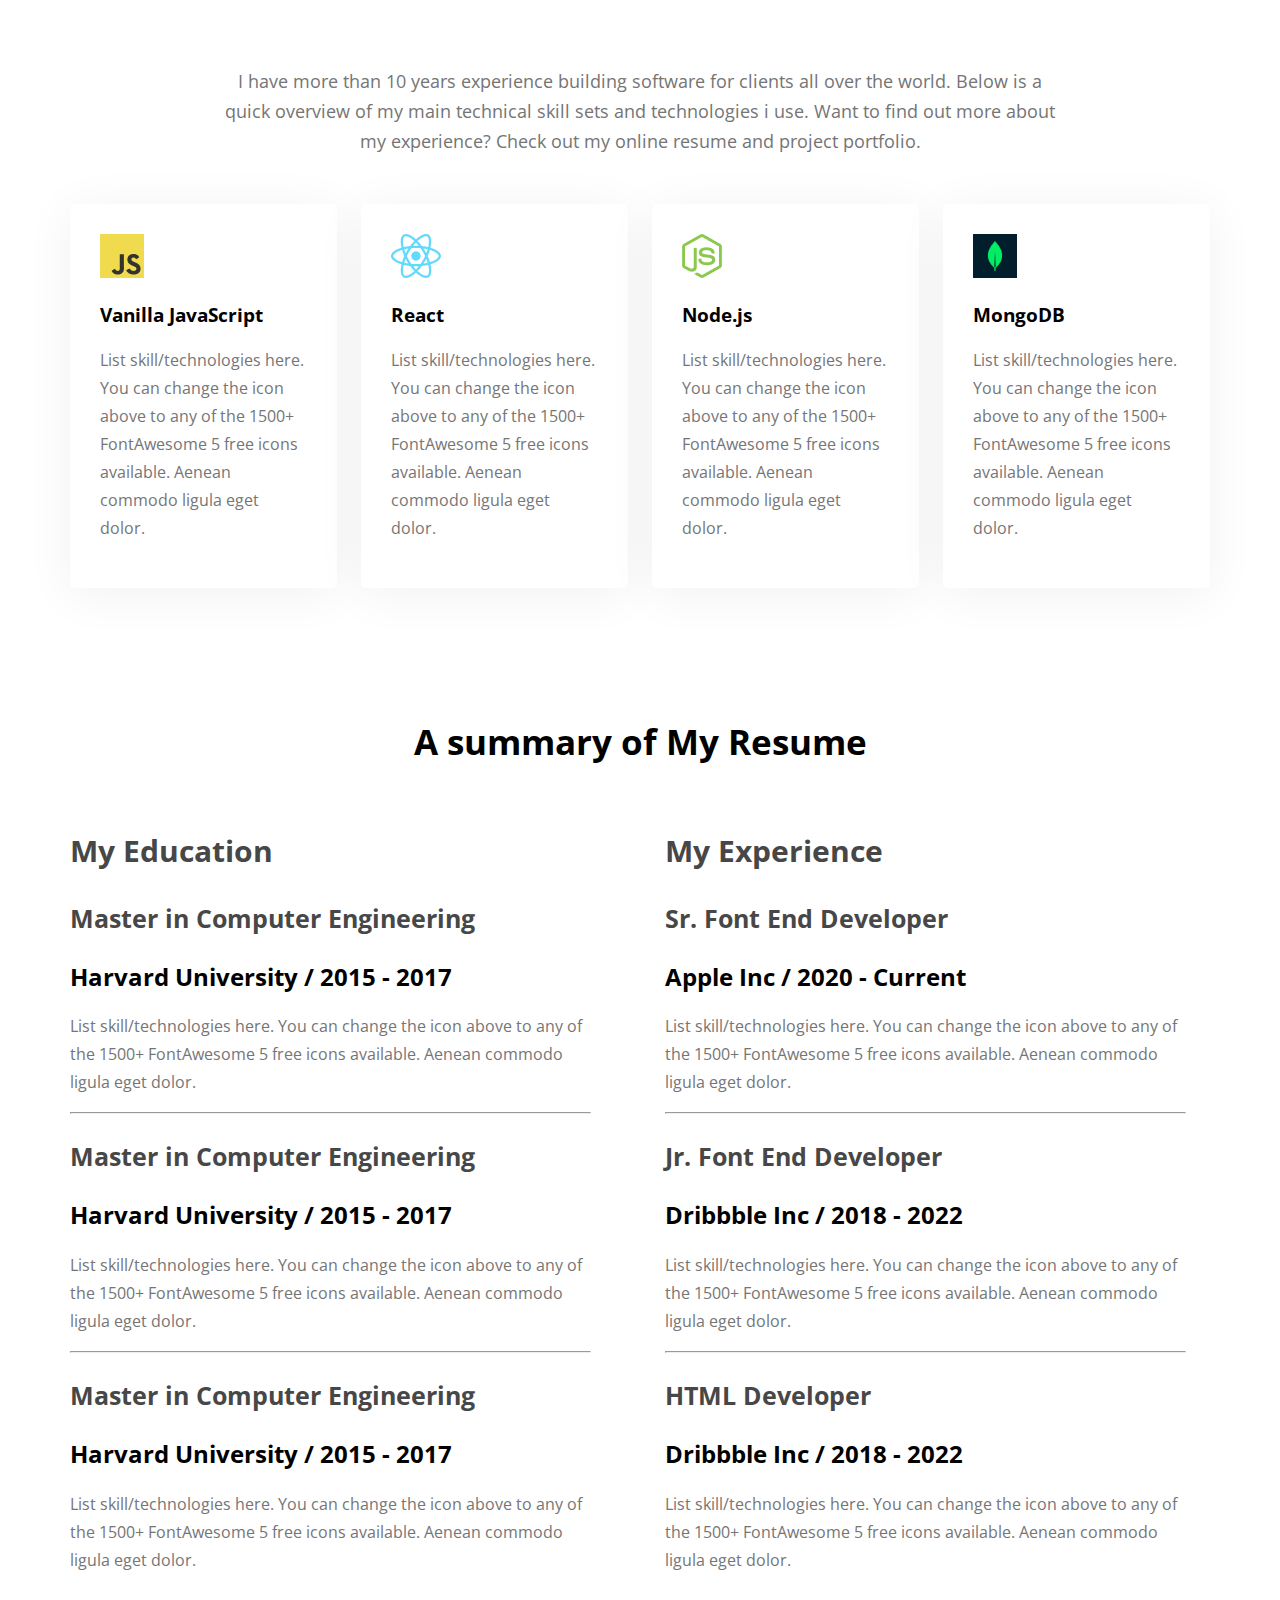
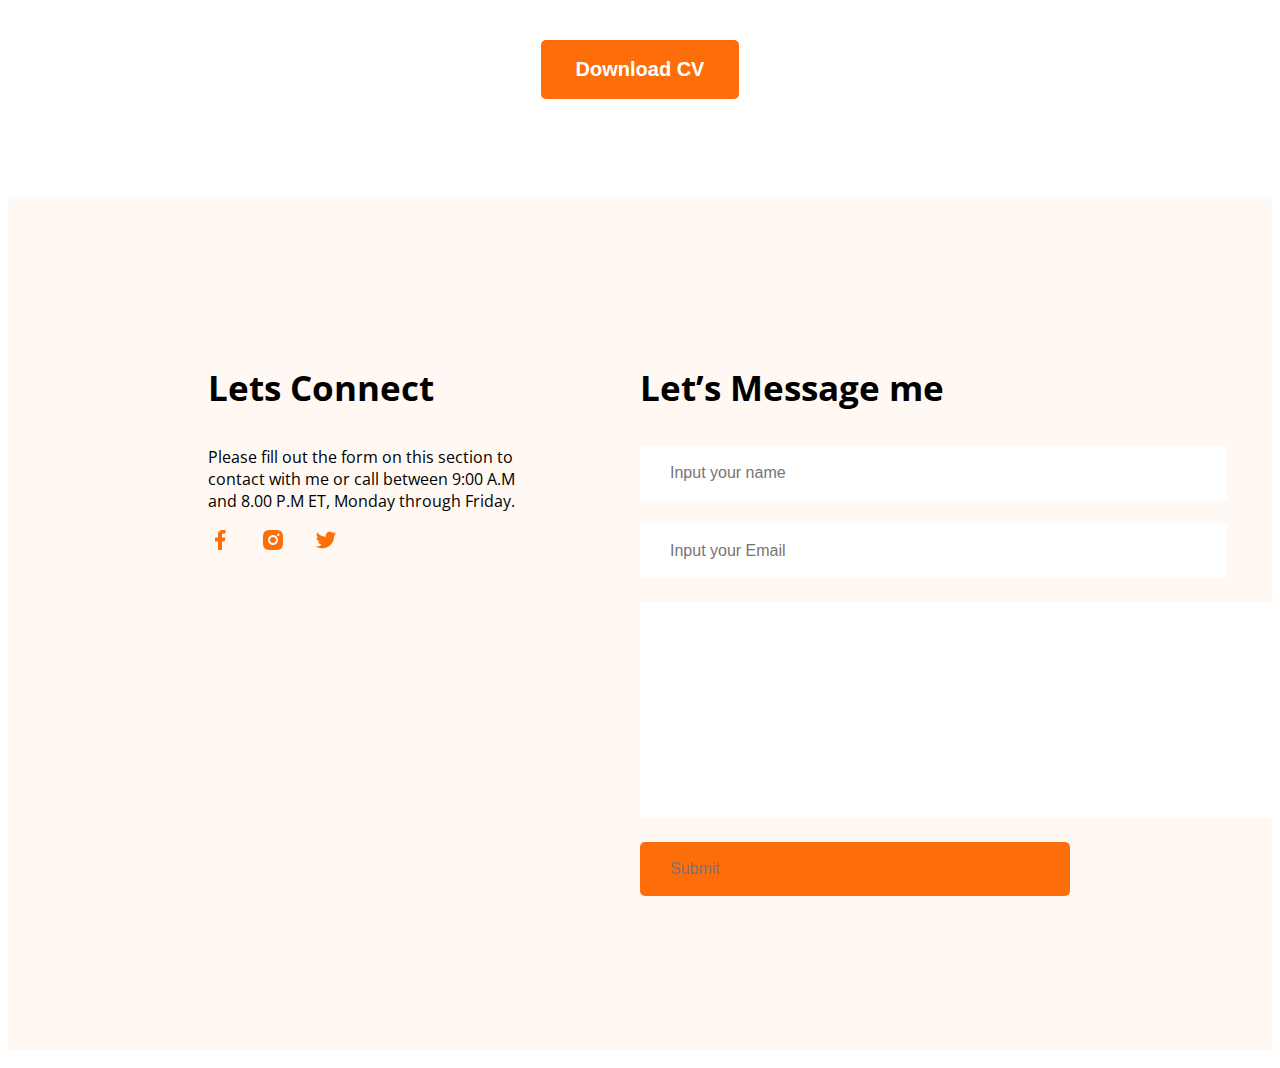
==== commit e84a0ff4: "finished footer" ====
--- a/portfolio.html
+++ b/portfolio.html
@@ -140,6 +140,29 @@
             <button class="btn-primary">Download CV</button>
         </div>
         </section>
+        
     </main>
+    <footer>
+        <div class="footer-column">
+            <h3 class="section-title">Lets Connect</h3>
+            <p>Please fill out the form on this section to contact with me or call between 9:00 A.M and 8.00 P.M ET, Monday through Friday.</p>
+            <div class="social-links">
+            <a href=""><img src="images/icons/facebook.png" alt=""></a>
+            <a href=""><img src="images/icons/insta.png" alt=""></a>
+            <a href=""><img src="images/icons/twitter.png" alt=""></a>
+        </div>
+        </div>
+        <div class="footer-column">
+            <h3 class="section-title">Let’s Message me</h3>
+            <form class="contact" action="">
+                <input type="text" placeholder="Input your name">
+                <input type="text" placeholder="Input your Email">
+                <textarea name="" id="" cols="30" rows="10"></textarea>
+                <input class="btn-primary" type="submit">
+            </form>
+        </div>
+
+
+    </footer>
 </body>
 </html>--- a/styles.css
+++ b/styles.css
@@ -209,4 +209,41 @@
 .download-cv{
     text-align: center;
     margin-top: 50px;
+}
+
+/* footer styles */
+
+footer{
+    display: flex;
+    gap: 100px;
+    background-color: #FFF8F3;
+    margin-top: 100px;
+    padding: 130px 200px;
+    
+}
+
+
+
+.footer-column{
+    width: 50%;
+}
+
+.contact{
+    border: 0px;
+}
+.contact input, textarea{
+    display: block;
+    margin-bottom: 24px;
+    padding:18px 350px 18px 30px;
+    color:  #757575;
+    font-size: 16px;
+    font-weight: 400;
+    border:0px;
+}
+
+.footer-column h3{
+    text-align: left;
+}
+.social-links a{
+    margin-right: 25px;
 }